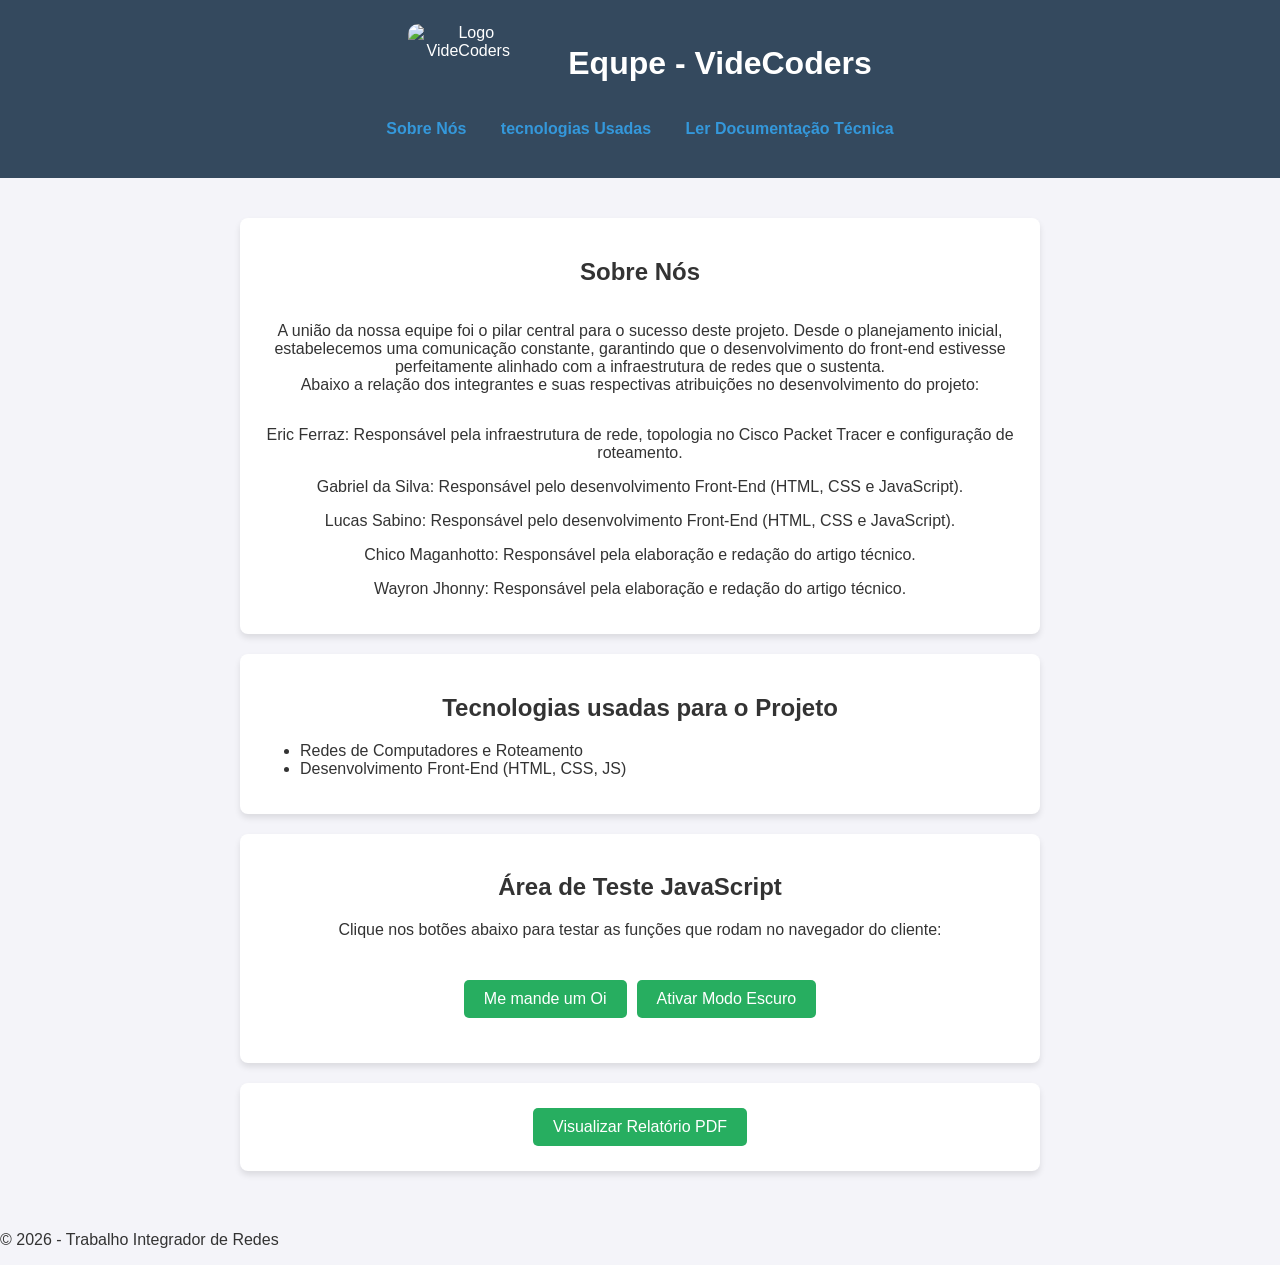
==== frontend/index.html @ 647b00fb "Adicionando readme, documentação, e organizando pastas" ====
<!doctype html>
<html lang="pt-BR">
  <head>
    <meta charset="UTF-8" />
    <meta name="viewport" content="width=device-width, initial-scale=1.0" />
    <title>Meu Portfólio na Rede</title>
    <link rel="stylesheet" href="style.css" />
  </head>

  <body>
    <header>
    <div class="header">
          <img src="image.png" alt="Logo VideCoders" style="width: 120px; border-radius: 10px;">
      <h1>Equpe - VideCoders</h1>
      </div>
      <nav>
        <ul>
          <li><a href="#sobre">Sobre Nós</a></li>
          <li><a href="#habilidades">tecnologias Usadas</a></li>
          <li>
            <a
              href="https://docs.google.com/document/d/1IUUcVExnXhhR3hMnHfhNClPI9nwfB_rDX9sKaIwXqlk/edit?usp=sharing"
              target="_blank"
              >Ler Documentação Técnica</a
            >
          </li>
        </ul>
      </nav>
    </header>

    <main>
      <section id="sobre">
        <h2 class="image">Sobre Nós</h2>
        <div class="container-sobre">
          <p>
            A união da nossa equipe foi o pilar central para o sucesso deste
            projeto. Desde o planejamento inicial, estabelecemos uma comunicação
            constante, garantindo que o desenvolvimento do front-end estivesse
            perfeitamente alinhado com a infraestrutura de redes que o
            sustenta.<br />
            Abaixo a relação dos integrantes e suas respectivas atribuições no
            desenvolvimento do projeto:
          </p>
        </div>

        <p>
          Eric Ferraz: Responsável pela infraestrutura de rede, topologia no
          Cisco Packet Tracer e configuração de roteamento.
        </p>
        <p>
          Gabriel da Silva: Responsável pelo desenvolvimento Front-End (HTML,
          CSS e JavaScript).
        </p>
        <p>
          Lucas Sabino: Responsável pelo desenvolvimento Front-End (HTML, CSS e
          JavaScript).
        </p>
        <p>
          Chico Maganhotto: Responsável pela elaboração e redação do artigo
          técnico.
        </p>
        <p>
          Wayron Jhonny: Responsável pela elaboração e redação do artigo
          técnico.
        </p>
      </section>

      <section id="habilidades">
        <h2>Tecnologias usadas para o Projeto</h2>
        <ul>
          <li>Redes de Computadores e Roteamento</li>
          <li>Desenvolvimento Front-End (HTML, CSS, JS)</li>
        </ul>
      </section>

      <section id="interacao">
        <h2>Área de Teste JavaScript</h2>
        <p>
          Clique nos botões abaixo para testar as funções que rodam no navegador
          do cliente:
        </p>
        <div class="botoes-js">
          <button id="btn-saudacao">Me mande um Oi</button>
          <button id="btn-tema">Ativar Modo Escuro</button>
        </div>
      </section>
      <section id="documento-centralizado">
        <a
          href="https://docs.google.com/document/d/1IUUcVExnXhhR3hMnHfhNClPI9nwfB_rDX9sKaIwXqlk/edit?usp=sharing"
          target="_blank"
        >
          <button id="btn-documentacao">Visualizar Relatório PDF</button>
        </a>
      </section>
    </main>

    <footer>
      <p>&copy; 2026 - Trabalho Integrador de Redes</p>
    </footer>

    <script src="script.js"></script>
  </body>
</html>
---- frontend/style.css ----
/* Estilização base para melhorar a aparência e legibilidade */
body {
    font-family: Arial, sans-serif;
    margin: 0;
    padding: 0;
    background-color: #f4f4f9;
    color: #333;
    transition: background-color 0.3s, color 0.3s;
}

/* Classe dinâmica que será ativada pelo JavaScript */
body.dark-mode {
    background-color: #2c3e50;
    color: #ecf0f1;
}

header {
    background-color: #34495e;
    color: white;
    padding: 1.5rem;
    text-align: center;
}

nav ul {
    list-style: none;
    padding: 0;
}

nav ul li {
    display: inline;
    margin: 0 15px;
}

nav a {
    color: #3498db;
    text-decoration: none;
    font-weight: bold;
}

main {
    max-width: 800px;
    margin: 20px auto;
    padding: 20px;
}

section {
    background-color: white;
    padding: 20px;
    margin-bottom: 20px;
    border-radius: 8px;
    box-shadow: 0 4px 6px rgba(0,0,0,0.1);
}

.dark-mode section {
    background-color: #34495e;
}

img {
    border-radius: 50%;
    margin-bottom: 10px;
}

button {
    background-color: #27ae60;
    color: white;
    border: none;
    padding: 10px 20px;
    margin: 5px;
    border-radius: 5px;
    cursor: pointer;
    font-size: 16px;
}

button:hover {
    background-color: #2ecc71;
}
#documento-centralizado {
    display: flex;            /* Ativa o modo flexível no contêiner */
    justify-content: center;  /* Alinha horizontalmente o botão no centro */
    align-items: center;      /* Alinha verticalmente no centro (se o bloco tiver altura) */
    padding: 20px 0;          /* Dá um espaçamento em cima e embaixo para respirar */
}
.container-sobre {
    display: flex;          /* Coloca os itens lado a lado */
    align-items: center;    /* Alinha verticalmente ao centro */
    gap: 20px;              /* Cria um espaço entre a imagem e o texto */
}

/* Opcional: define um tamanho máximo para a imagem não ficar gigante */
.container-sobre img {
    max-width: 150px;       
    height: auto;
    border-radius: 8px;
}
.botoes-js {
    justify-content: center;  /* Alinha horizontalmente o botão no centro */
    display: flex;            /* Ativa o modo flexível no contêiner */
    align-items: center;      /* Alinha verticalmente no centro (se o bloco tiver altura) */
    padding: 20px 0;          /* Dá um espaçamento em cima e embaixo para respirar */
}

section h2 {
    text-align: center;  /* Alinha horizontalmente o botão no centro */

}
section p {
    text-align: center;  /* Alinha horizontalmente o botão no centro */
}


.header {
    display: flex;            /* Ativa o modo flexível no contêiner */
    justify-content: center;
    gap: 40px;  /* Alinha horizontalmente o botão no centro */

}
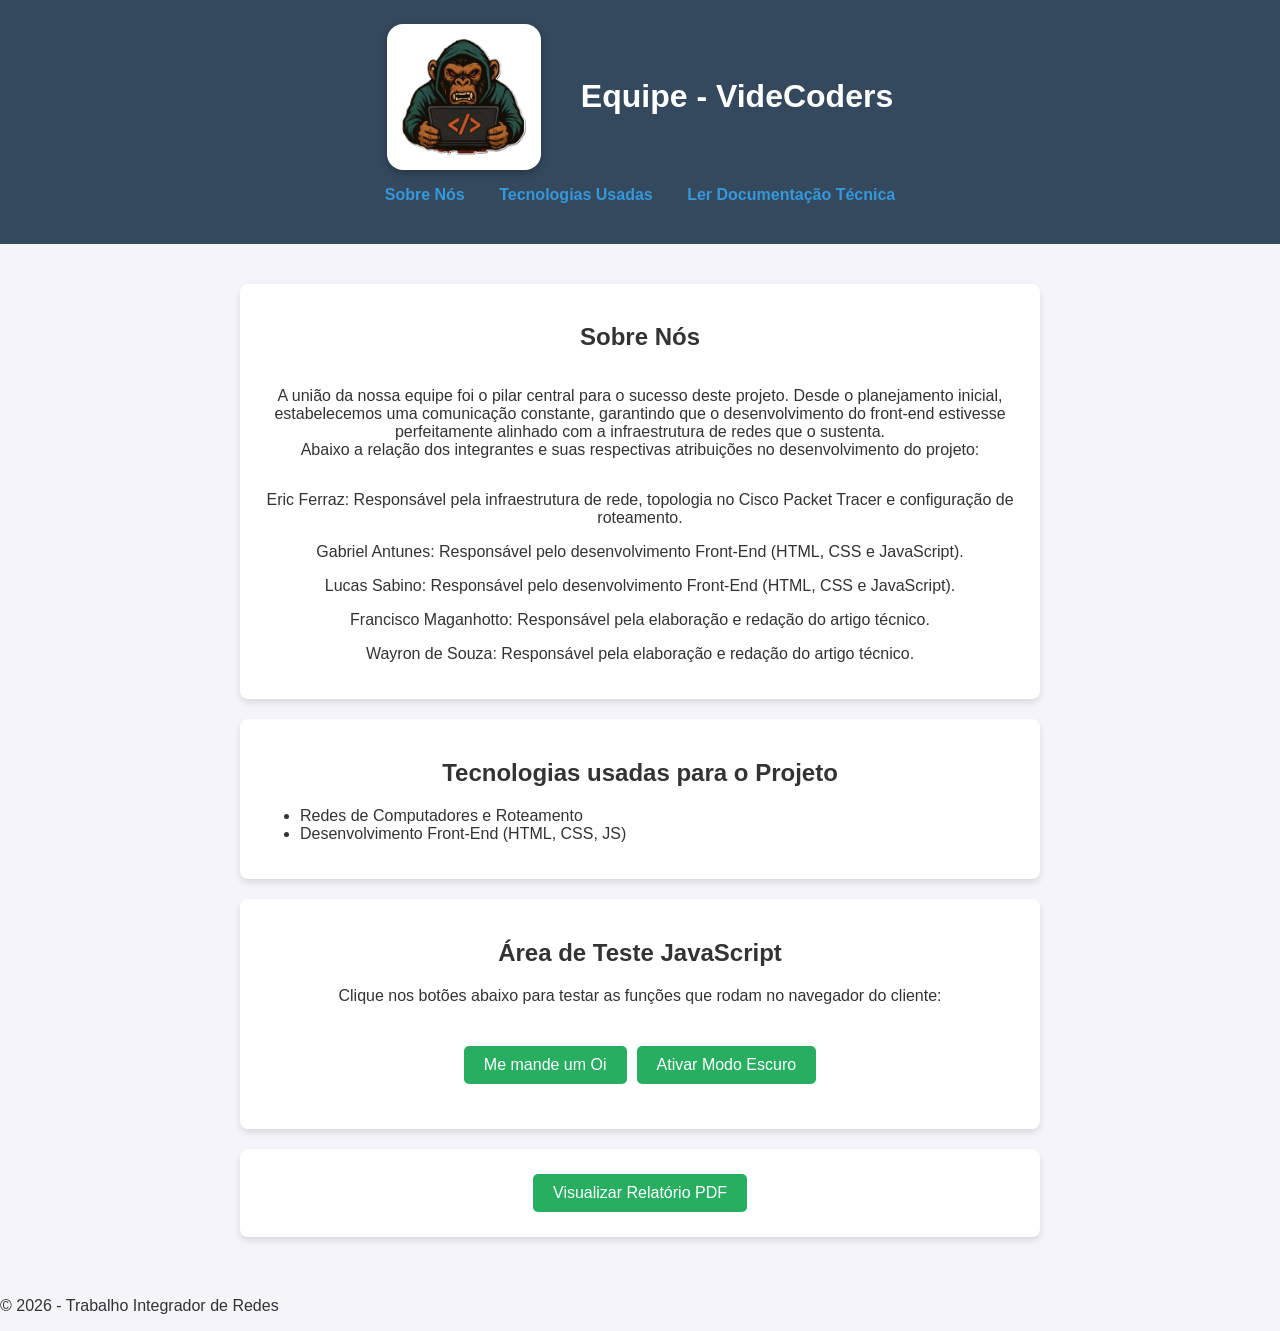
==== commit 72426bc2: "Padroniza a estrutura e finaliza site, rede e documentação - Organiza as pastas no padrão exigido (d" ====
--- a/frontend/index.html
+++ b/frontend/index.html
@@ -4,19 +4,19 @@
     <meta charset="UTF-8" />
     <meta name="viewport" content="width=device-width, initial-scale=1.0" />
     <title>Meu Portfólio na Rede</title>
-    <link rel="stylesheet" href="style.css" />
+    <link rel="stylesheet" href="estilo.css" />
   </head>
 
   <body>
     <header>
     <div class="header">
-          <img src="image.png" alt="Logo VideCoders" style="width: 120px; border-radius: 10px;">
-      <h1>Equpe - VideCoders</h1>
+          <img src="imagens/logo.png" alt="Logo VideCoders" class="logo-equipe">
+      <h1>Equipe - VideCoders</h1>
       </div>
       <nav>
         <ul>
           <li><a href="#sobre">Sobre Nós</a></li>
-          <li><a href="#habilidades">tecnologias Usadas</a></li>
+          <li><a href="#habilidades">Tecnologias Usadas</a></li>
           <li>
             <a
               href="https://docs.google.com/document/d/1IUUcVExnXhhR3hMnHfhNClPI9nwfB_rDX9sKaIwXqlk/edit?usp=sharing"
@@ -48,7 +48,7 @@
           Cisco Packet Tracer e configuração de roteamento.
         </p>
         <p>
-          Gabriel da Silva: Responsável pelo desenvolvimento Front-End (HTML,
+          Gabriel Antunes: Responsável pelo desenvolvimento Front-End (HTML,
           CSS e JavaScript).
         </p>
         <p>
@@ -56,11 +56,11 @@
           JavaScript).
         </p>
         <p>
-          Chico Maganhotto: Responsável pela elaboração e redação do artigo
+          Francisco Maganhotto: Responsável pela elaboração e redação do artigo
           técnico.
         </p>
         <p>
-          Wayron Jhonny: Responsável pela elaboração e redação do artigo
+          Wayron de Souza: Responsável pela elaboração e redação do artigo
           técnico.
         </p>
       </section>
--- a/frontend/estilo.css
+++ b/frontend/estilo.css
@@ -0,0 +1,128 @@
+/* Estilização base para melhorar a aparência e legibilidade */
+body {
+    font-family: Arial, sans-serif;
+    margin: 0;
+    padding: 0;
+    background-color: #f4f4f9;
+    color: #333;
+    transition: background-color 0.3s, color 0.3s;
+}
+
+/* Classe dinâmica que será ativada pelo JavaScript */
+body.dark-mode {
+    background-color: #2c3e50;
+    color: #ecf0f1;
+}
+
+header {
+    background-color: #34495e;
+    color: white;
+    padding: 1.5rem;
+    text-align: center;
+}
+
+nav ul {
+    list-style: none;
+    padding: 0;
+}
+
+nav ul li {
+    display: inline;
+    margin: 0 15px;
+}
+
+nav a {
+    color: #3498db;
+    text-decoration: none;
+    font-weight: bold;
+}
+
+main {
+    max-width: 800px;
+    margin: 20px auto;
+    padding: 20px;
+}
+
+section {
+    background-color: white;
+    padding: 20px;
+    margin-bottom: 20px;
+    border-radius: 8px;
+    box-shadow: 0 4px 6px rgba(0,0,0,0.1);
+}
+
+.dark-mode section {
+    background-color: #34495e;
+}
+
+img {
+    border-radius: 50%;
+    margin-bottom: 10px;
+}
+
+button {
+    background-color: #27ae60;
+    color: white;
+    border: none;
+    padding: 10px 20px;
+    margin: 5px;
+    border-radius: 5px;
+    cursor: pointer;
+    font-size: 16px;
+}
+
+button:hover {
+    background-color: #2ecc71;
+}
+#documento-centralizado {
+    display: flex;            /* Ativa o modo flexível no contêiner */
+    justify-content: center;  /* Alinha horizontalmente o botão no centro */
+    align-items: center;      /* Alinha verticalmente no centro (se o bloco tiver altura) */
+    padding: 20px 0;          /* Dá um espaçamento em cima e embaixo para respirar */
+}
+.container-sobre {
+    display: flex;          /* Coloca os itens lado a lado */
+    align-items: center;    /* Alinha verticalmente ao centro */
+    gap: 20px;              /* Cria um espaço entre a imagem e o texto */
+}
+
+/* Opcional: define um tamanho máximo para a imagem não ficar gigante */
+.container-sobre img {
+    max-width: 150px;       
+    height: auto;
+    border-radius: 8px;
+}
+.botoes-js {
+    justify-content: center;  /* Alinha horizontalmente o botão no centro */
+    display: flex;            /* Ativa o modo flexível no contêiner */
+    align-items: center;      /* Alinha verticalmente no centro (se o bloco tiver altura) */
+    padding: 20px 0;          /* Dá um espaçamento em cima e embaixo para respirar */
+}
+
+section h2 {
+    text-align: center;  /* Alinha horizontalmente o botão no centro */
+
+}
+section p {
+    text-align: center;  /* Alinha horizontalmente o botão no centro */
+}
+
+
+.header {
+    display: flex;            /* Ativa o modo flexível no contêiner */
+    justify-content: center;
+    align-items: center;      /* Alinha verticalmente a logo com o título */
+    gap: 40px;  /* Alinha horizontalmente o botão no centro */
+
+}
+
+/* Logo da equipe no cabeçalho (selo branco) */
+.header img.logo-equipe {
+    width: 130px;
+    height: auto;
+    background: #ffffff;
+    padding: 12px;
+    border-radius: 16px;
+    box-shadow: 0 3px 8px rgba(0, 0, 0, 0.25);
+    margin-bottom: 0;
+}
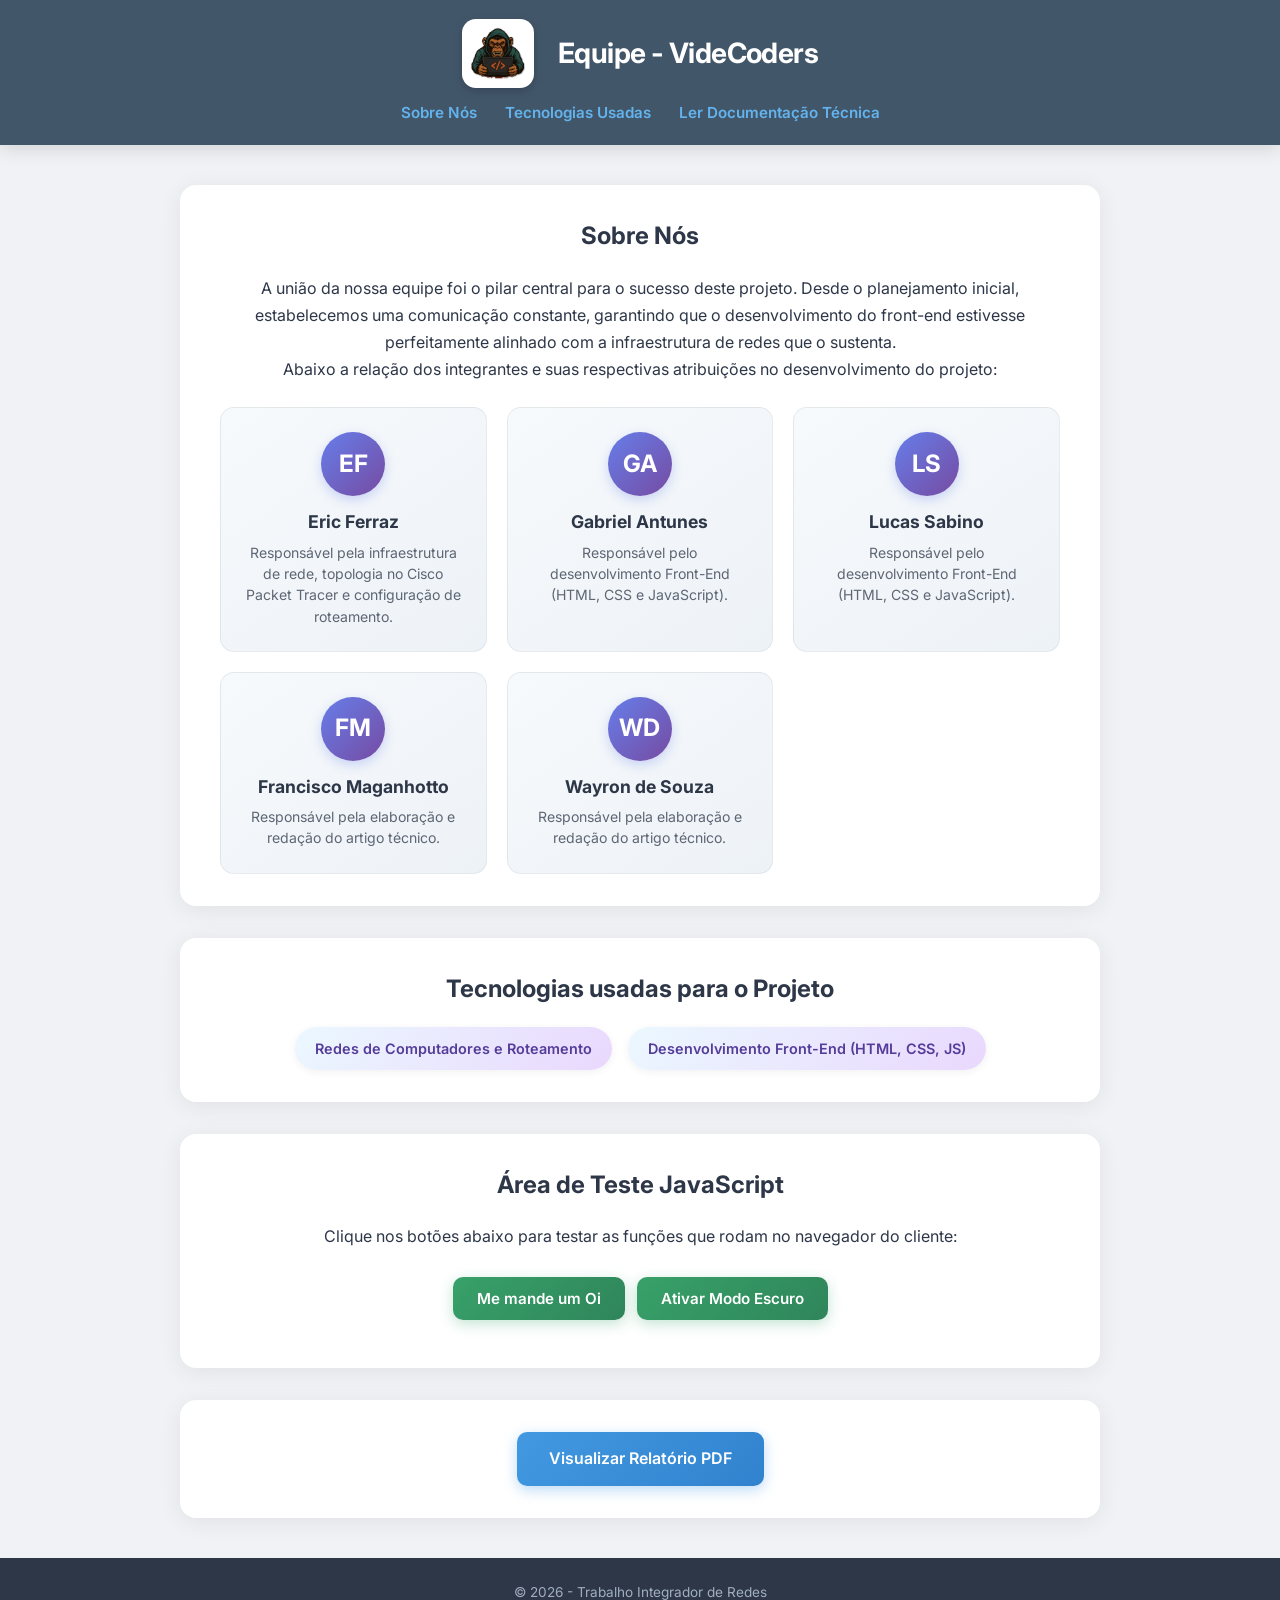
==== commit 732f9ab2: "feat: initialize project with responsive landing page, dynamic team section, and dark mode toggle" ====
--- a/frontend/index.html
+++ b/frontend/index.html
@@ -3,15 +3,19 @@
   <head>
     <meta charset="UTF-8" />
     <meta name="viewport" content="width=device-width, initial-scale=1.0" />
-    <title>Meu Portfólio na Rede</title>
+    <meta name="description" content="Portfólio da equipe VideCoders — Trabalho Integrador de Redes de Computadores. Conheça o time e as tecnologias utilizadas." />
+    <title>VideCoders — Portfólio de Redes</title>
+    <link rel="preconnect" href="https://fonts.googleapis.com" />
+    <link rel="preconnect" href="https://fonts.gstatic.com" crossorigin />
+    <link href="https://fonts.googleapis.com/css2?family=Inter:wght@400;600;700&display=swap" rel="stylesheet" />
     <link rel="stylesheet" href="estilo.css" />
   </head>
 
   <body>
     <header>
-    <div class="header">
-          <img src="imagens/logo.png" alt="Logo VideCoders" class="logo-equipe">
-      <h1>Equipe - VideCoders</h1>
+      <div class="header">
+        <img src="imagens/logo.png" alt="Logo VideCoders" class="logo-equipe" />
+        <h1>Equipe - VideCoders</h1>
       </div>
       <nav>
         <ul>
@@ -21,6 +25,7 @@
             <a
               href="https://docs.google.com/document/d/1IUUcVExnXhhR3hMnHfhNClPI9nwfB_rDX9sKaIwXqlk/edit?usp=sharing"
               target="_blank"
+              rel="noopener noreferrer"
               >Ler Documentação Técnica</a
             >
           </li>
@@ -29,8 +34,8 @@
     </header>
 
     <main>
-      <section id="sobre">
-        <h2 class="image">Sobre Nós</h2>
+      <section id="sobre" class="escondido">
+        <h2 class="titulo-secao">Sobre Nós</h2>
         <div class="container-sobre">
           <p>
             A união da nossa equipe foi o pilar central para o sucesso deste
@@ -43,38 +48,20 @@
           </p>
         </div>
 
-        <p>
-          Eric Ferraz: Responsável pela infraestrutura de rede, topologia no
-          Cisco Packet Tracer e configuração de roteamento.
-        </p>
-        <p>
-          Gabriel Antunes: Responsável pelo desenvolvimento Front-End (HTML,
-          CSS e JavaScript).
-        </p>
-        <p>
-          Lucas Sabino: Responsável pelo desenvolvimento Front-End (HTML, CSS e
-          JavaScript).
-        </p>
-        <p>
-          Francisco Maganhotto: Responsável pela elaboração e redação do artigo
-          técnico.
-        </p>
-        <p>
-          Wayron de Souza: Responsável pela elaboração e redação do artigo
-          técnico.
-        </p>
+        <!-- Grid renderizada dinamicamente via script.js -->
+        <div class="grid-equipe" id="grid-equipe"></div>
       </section>
 
-      <section id="habilidades">
-        <h2>Tecnologias usadas para o Projeto</h2>
+      <section id="habilidades" class="escondido">
+        <h2 class="titulo-secao">Tecnologias usadas para o Projeto</h2>
         <ul>
           <li>Redes de Computadores e Roteamento</li>
           <li>Desenvolvimento Front-End (HTML, CSS, JS)</li>
         </ul>
       </section>
 
-      <section id="interacao">
-        <h2>Área de Teste JavaScript</h2>
+      <section id="interacao" class="escondido">
+        <h2 class="titulo-secao">Área de Teste JavaScript</h2>
         <p>
           Clique nos botões abaixo para testar as funções que rodam no navegador
           do cliente:
@@ -84,13 +71,16 @@
           <button id="btn-tema">Ativar Modo Escuro</button>
         </div>
       </section>
-      <section id="documento-centralizado">
+
+      <section id="documento-centralizado" class="escondido">
         <a
           href="https://docs.google.com/document/d/1IUUcVExnXhhR3hMnHfhNClPI9nwfB_rDX9sKaIwXqlk/edit?usp=sharing"
           target="_blank"
+          rel="noopener noreferrer"
+          class="btn-link"
+          id="btn-documentacao"
+          >Visualizar Relatório PDF</a
         >
-          <button id="btn-documentacao">Visualizar Relatório PDF</button>
-        </a>
       </section>
     </main>
 
--- a/frontend/estilo.css
+++ b/frontend/estilo.css
@@ -1,128 +1,381 @@
-/* Estilização base para melhorar a aparência e legibilidade */
+/* ======================================================
+   DESIGN SYSTEM — VideCoders Portfólio
+   ====================================================== */
+
+/* ---------- Reset & global ---------- */
+*,
+*::before,
+*::after {
+  box-sizing: border-box;
+  margin: 0;
+  padding: 0;
+}
+
+html {
+  scroll-behavior: smooth;
+}
+
 body {
-    font-family: Arial, sans-serif;
-    margin: 0;
-    padding: 0;
-    background-color: #f4f4f9;
-    color: #333;
-    transition: background-color 0.3s, color 0.3s;
-}
-
-/* Classe dinâmica que será ativada pelo JavaScript */
+  font-family: 'Inter', Arial, sans-serif;
+  background-color: #f0f2f5;
+  color: #2d3748;
+  line-height: 1.6;
+  transition: background-color 0.4s ease, color 0.4s ease;
+}
+
+/* ---------- Dark-mode ---------- */
 body.dark-mode {
-    background-color: #2c3e50;
-    color: #ecf0f1;
-}
-
+  background-color: #1a202c;
+  color: #e2e8f0;
+}
+
+body.dark-mode section {
+  background: rgba(45, 55, 72, 0.85);
+  box-shadow: 0 8px 32px rgba(0, 0, 0, 0.35);
+}
+
+body.dark-mode header {
+  background: rgba(26, 32, 44, 0.92);
+}
+
+body.dark-mode .card-membro {
+  background: rgba(74, 85, 104, 0.6);
+  border-color: rgba(255, 255, 255, 0.08);
+}
+
+body.dark-mode .card-membro:hover {
+  border-color: rgba(99, 179, 237, 0.5);
+  box-shadow: 0 12px 28px rgba(99, 179, 237, 0.15);
+}
+
+body.dark-mode .btn-link {
+  background: linear-gradient(135deg, #63b3ed 0%, #4299e1 100%);
+}
+
+body.dark-mode footer {
+  background: rgba(26, 32, 44, 0.95);
+}
+
+/* ---------- Header — Sticky + glassmorphism ---------- */
 header {
-    background-color: #34495e;
-    color: white;
-    padding: 1.5rem;
-    text-align: center;
-}
-
-nav ul {
-    list-style: none;
-    padding: 0;
-}
-
-nav ul li {
-    display: inline;
-    margin: 0 15px;
-}
-
-nav a {
-    color: #3498db;
-    text-decoration: none;
-    font-weight: bold;
-}
-
-main {
-    max-width: 800px;
-    margin: 20px auto;
-    padding: 20px;
-}
-
-section {
-    background-color: white;
-    padding: 20px;
-    margin-bottom: 20px;
-    border-radius: 8px;
-    box-shadow: 0 4px 6px rgba(0,0,0,0.1);
-}
-
-.dark-mode section {
-    background-color: #34495e;
-}
-
-img {
-    border-radius: 50%;
-    margin-bottom: 10px;
-}
-
-button {
-    background-color: #27ae60;
-    color: white;
-    border: none;
-    padding: 10px 20px;
-    margin: 5px;
-    border-radius: 5px;
-    cursor: pointer;
-    font-size: 16px;
-}
-
-button:hover {
-    background-color: #2ecc71;
-}
-#documento-centralizado {
-    display: flex;            /* Ativa o modo flexível no contêiner */
-    justify-content: center;  /* Alinha horizontalmente o botão no centro */
-    align-items: center;      /* Alinha verticalmente no centro (se o bloco tiver altura) */
-    padding: 20px 0;          /* Dá um espaçamento em cima e embaixo para respirar */
-}
-.container-sobre {
-    display: flex;          /* Coloca os itens lado a lado */
-    align-items: center;    /* Alinha verticalmente ao centro */
-    gap: 20px;              /* Cria um espaço entre a imagem e o texto */
-}
-
-/* Opcional: define um tamanho máximo para a imagem não ficar gigante */
-.container-sobre img {
-    max-width: 150px;       
-    height: auto;
-    border-radius: 8px;
-}
-.botoes-js {
-    justify-content: center;  /* Alinha horizontalmente o botão no centro */
-    display: flex;            /* Ativa o modo flexível no contêiner */
-    align-items: center;      /* Alinha verticalmente no centro (se o bloco tiver altura) */
-    padding: 20px 0;          /* Dá um espaçamento em cima e embaixo para respirar */
-}
-
-section h2 {
-    text-align: center;  /* Alinha horizontalmente o botão no centro */
-
-}
-section p {
-    text-align: center;  /* Alinha horizontalmente o botão no centro */
-}
-
+  position: sticky;
+  top: 0;
+  z-index: 100;
+  background: rgba(52, 73, 94, 0.92);
+  backdrop-filter: blur(12px);
+  -webkit-backdrop-filter: blur(12px);
+  color: #ffffff;
+  padding: 1.2rem 2rem;
+  text-align: center;
+  box-shadow: 0 2px 20px rgba(0, 0, 0, 0.15);
+  transition: background 0.4s ease;
+}
 
 .header {
-    display: flex;            /* Ativa o modo flexível no contêiner */
-    justify-content: center;
-    align-items: center;      /* Alinha verticalmente a logo com o título */
-    gap: 40px;  /* Alinha horizontalmente o botão no centro */
-
+  display: flex;
+  justify-content: center;
+  align-items: center;
+  gap: 24px;
+}
+
+.header h1 {
+  font-size: 1.75rem;
+  font-weight: 700;
+  letter-spacing: -0.02em;
 }
 
 /* Logo da equipe no cabeçalho (selo branco) */
 .header img.logo-equipe {
-    width: 130px;
-    height: auto;
-    background: #ffffff;
-    padding: 12px;
-    border-radius: 16px;
-    box-shadow: 0 3px 8px rgba(0, 0, 0, 0.25);
-    margin-bottom: 0;
+  width: 72px;
+  height: auto;
+  background: #ffffff;
+  padding: 8px;
+  border-radius: 14px;
+  box-shadow: 0 3px 10px rgba(0, 0, 0, 0.2);
+}
+
+/* ---------- Navigation ---------- */
+nav ul {
+  list-style: none;
+  padding: 0.8rem 0 0;
+  display: flex;
+  justify-content: center;
+  gap: 28px;
+  flex-wrap: wrap;
+}
+
+nav a {
+  color: #63b3ed;
+  text-decoration: none;
+  font-weight: 600;
+  font-size: 0.95rem;
+  position: relative;
+  padding-bottom: 2px;
+  transition: color 0.3s ease;
+}
+
+nav a::after {
+  content: '';
+  position: absolute;
+  bottom: 0;
+  left: 0;
+  width: 0;
+  height: 2px;
+  background: #63b3ed;
+  border-radius: 2px;
+  transition: width 0.3s ease;
+}
+
+nav a:hover::after {
+  width: 100%;
+}
+
+nav a:hover {
+  color: #90cdf4;
+}
+
+/* ---------- Main layout ---------- */
+main {
+  max-width: 960px;
+  margin: 2.5rem auto;
+  padding: 0 1.25rem;
+}
+
+/* ---------- Sections ---------- */
+section {
+  background: #ffffff;
+  padding: 2rem 2.5rem;
+  margin-bottom: 2rem;
+  border-radius: 16px;
+  box-shadow: 0 4px 24px rgba(0, 0, 0, 0.07);
+  transition: background 0.4s ease, box-shadow 0.4s ease;
+}
+
+.titulo-secao {
+  text-align: center;
+  font-size: 1.5rem;
+  font-weight: 700;
+  margin-bottom: 1.2rem;
+  color: inherit;
+}
+
+/* ---------- Sobre Nós — texto introdutório ---------- */
+.container-sobre {
+  display: flex;
+  align-items: center;
+  gap: 20px;
+  margin-bottom: 1.5rem;
+}
+
+.container-sobre p {
+  text-align: center;
+  line-height: 1.7;
+}
+
+.container-sobre img {
+  max-width: 150px;
+  height: auto;
+  border-radius: 8px;
+}
+
+/* ---------- Grid da Equipe — Cards ---------- */
+.grid-equipe {
+  display: grid;
+  grid-template-columns: repeat(auto-fit, minmax(250px, 1fr));
+  gap: 20px;
+}
+
+.card-membro {
+  background: linear-gradient(145deg, #f7fafc 0%, #edf2f7 100%);
+  border: 1px solid rgba(0, 0, 0, 0.06);
+  border-radius: 14px;
+  padding: 1.5rem;
+  text-align: center;
+  transition: transform 0.3s ease, box-shadow 0.3s ease, border-color 0.3s ease;
+}
+
+.card-membro:hover {
+  transform: translateY(-6px);
+  box-shadow: 0 12px 28px rgba(0, 0, 0, 0.12);
+  border-color: rgba(99, 179, 237, 0.4);
+}
+
+.card-membro .avatar {
+  width: 64px;
+  height: 64px;
+  border-radius: 50%;
+  background: linear-gradient(135deg, #667eea 0%, #764ba2 100%);
+  color: #fff;
+  font-size: 1.5rem;
+  font-weight: 700;
+  display: flex;
+  align-items: center;
+  justify-content: center;
+  margin: 0 auto 0.75rem;
+  box-shadow: 0 4px 12px rgba(102, 126, 234, 0.3);
+}
+
+.card-membro h3 {
+  font-size: 1.1rem;
+  font-weight: 700;
+  margin-bottom: 0.35rem;
+}
+
+.card-membro p {
+  font-size: 0.88rem;
+  opacity: 0.75;
+  line-height: 1.5;
+}
+
+/* ---------- Botões JS ---------- */
+.botoes-js {
+  display: flex;
+  justify-content: center;
+  align-items: center;
+  gap: 12px;
+  padding: 1rem 0;
+  flex-wrap: wrap;
+}
+
+button {
+  background: linear-gradient(135deg, #38a169 0%, #2f855a 100%);
+  color: #ffffff;
+  border: none;
+  padding: 12px 24px;
+  border-radius: 10px;
+  cursor: pointer;
+  font-family: 'Inter', Arial, sans-serif;
+  font-size: 0.95rem;
+  font-weight: 600;
+  transition: transform 0.2s ease, box-shadow 0.2s ease, background 0.3s ease;
+  box-shadow: 0 4px 14px rgba(56, 161, 105, 0.3);
+}
+
+button:hover {
+  transform: translateY(-2px);
+  box-shadow: 0 6px 20px rgba(56, 161, 105, 0.4);
+}
+
+button:active {
+  transform: translateY(0);
+}
+
+/* ---------- Link estilizado como botão (sem <button> dentro de <a>) ---------- */
+.btn-link {
+  display: inline-block;
+  padding: 14px 32px;
+  background: linear-gradient(135deg, #4299e1 0%, #3182ce 100%);
+  color: #ffffff;
+  text-decoration: none;
+  font-family: 'Inter', Arial, sans-serif;
+  font-size: 1rem;
+  font-weight: 600;
+  border-radius: 10px;
+  transition: transform 0.2s ease, box-shadow 0.2s ease;
+  box-shadow: 0 4px 14px rgba(66, 153, 225, 0.35);
+}
+
+.btn-link:hover {
+  transform: translateY(-2px);
+  box-shadow: 0 6px 20px rgba(66, 153, 225, 0.5);
+}
+
+.btn-link:active {
+  transform: translateY(0);
+}
+
+/* ---------- Seção do documento centralizada ---------- */
+#documento-centralizado {
+  display: flex;
+  justify-content: center;
+  align-items: center;
+  padding: 2rem;
+}
+
+/* ---------- Tecnologias — lista ---------- */
+#habilidades ul {
+  list-style: none;
+  padding: 0;
+  display: flex;
+  justify-content: center;
+  gap: 16px;
+  flex-wrap: wrap;
+}
+
+#habilidades li {
+  background: linear-gradient(135deg, #ebf8ff 0%, #e9d8fd 100%);
+  padding: 10px 20px;
+  border-radius: 24px;
+  font-size: 0.9rem;
+  font-weight: 600;
+  color: #553c9a;
+  box-shadow: 0 2px 8px rgba(0, 0, 0, 0.06);
+  transition: transform 0.2s ease;
+}
+
+#habilidades li:hover {
+  transform: scale(1.05);
+}
+
+body.dark-mode #habilidades li {
+  background: linear-gradient(135deg, rgba(99, 179, 237, 0.15) 0%, rgba(159, 122, 234, 0.15) 100%);
+  color: #d6bcfa;
+}
+
+/* ---------- Interação — texto ---------- */
+#interacao p {
+  text-align: center;
+  margin-bottom: 0.75rem;
+}
+
+/* ---------- Footer ---------- */
+footer {
+  background: #2d3748;
+  color: #a0aec0;
+  text-align: center;
+  padding: 1.5rem;
+  font-size: 0.85rem;
+  transition: background 0.4s ease;
+}
+
+/* ---------- Intersection Observer — animações de entrada ---------- */
+.escondido {
+  opacity: 0;
+  transform: translateY(50px);
+  transition: opacity 0.7s ease, transform 0.7s ease;
+}
+
+.visivel {
+  opacity: 1;
+  transform: translateY(0);
+}
+
+/* ---------- Img global reset (mantém avatar circular) ---------- */
+img {
+  border-radius: 0;
+  margin-bottom: 0;
+}
+
+/* ---------- Responsivo ---------- */
+@media (max-width: 600px) {
+  .header {
+    flex-direction: column;
+    gap: 12px;
+  }
+
+  .header h1 {
+    font-size: 1.3rem;
+  }
+
+  nav ul {
+    gap: 14px;
+  }
+
+  section {
+    padding: 1.5rem 1.25rem;
+  }
+
+  .grid-equipe {
+    grid-template-columns: 1fr;
+  }
 }
